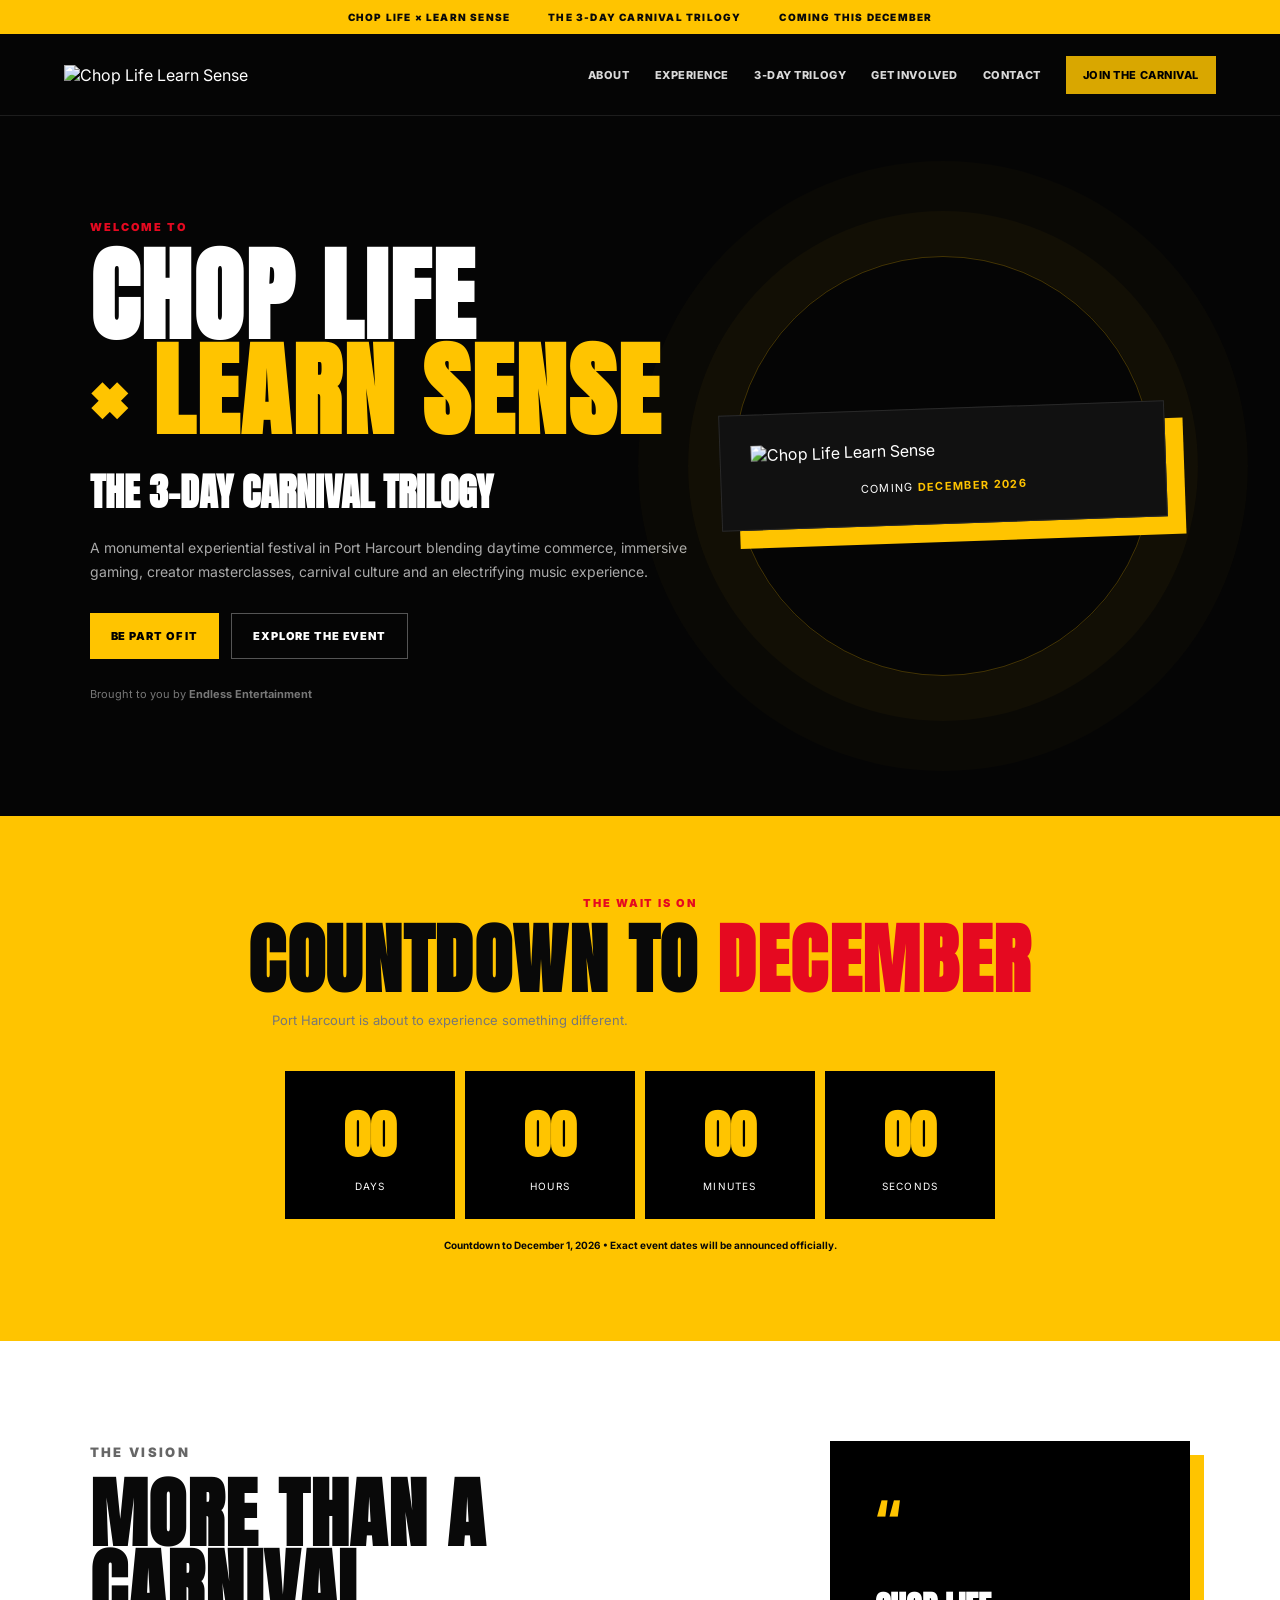
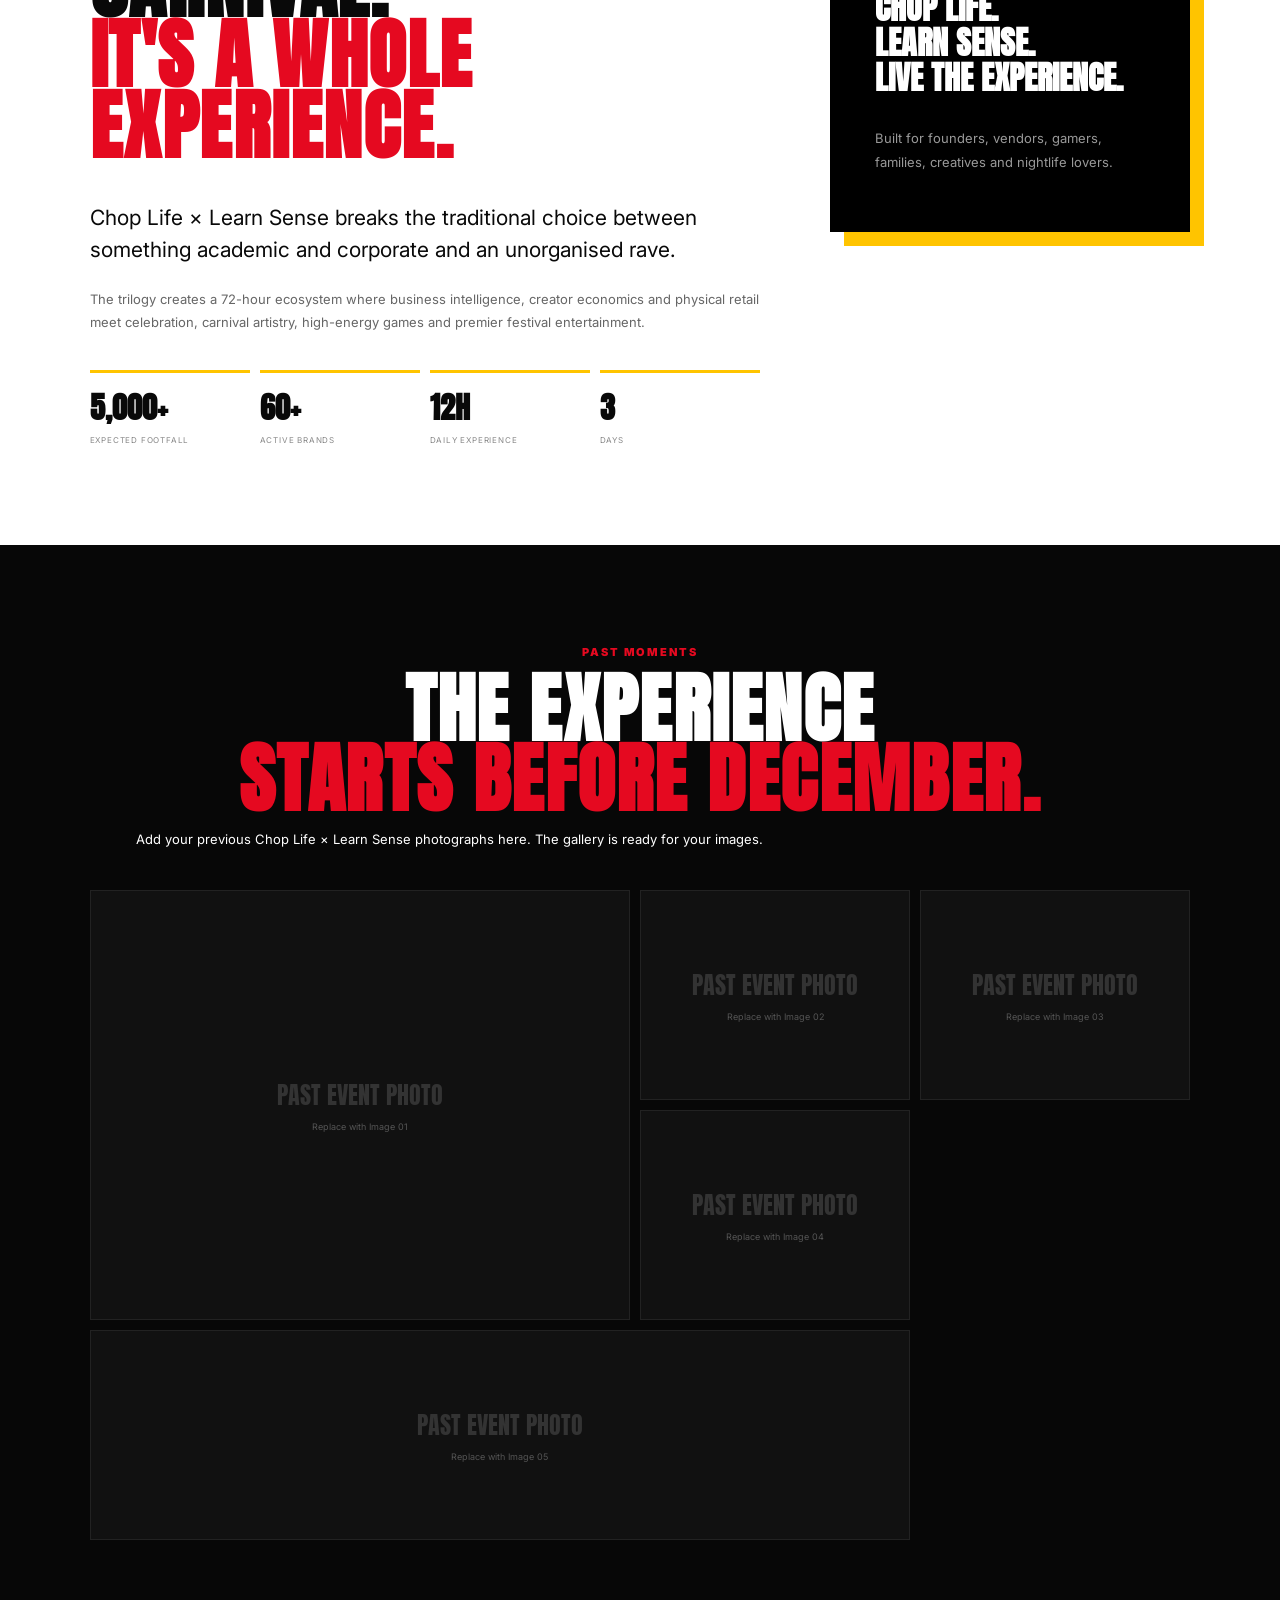
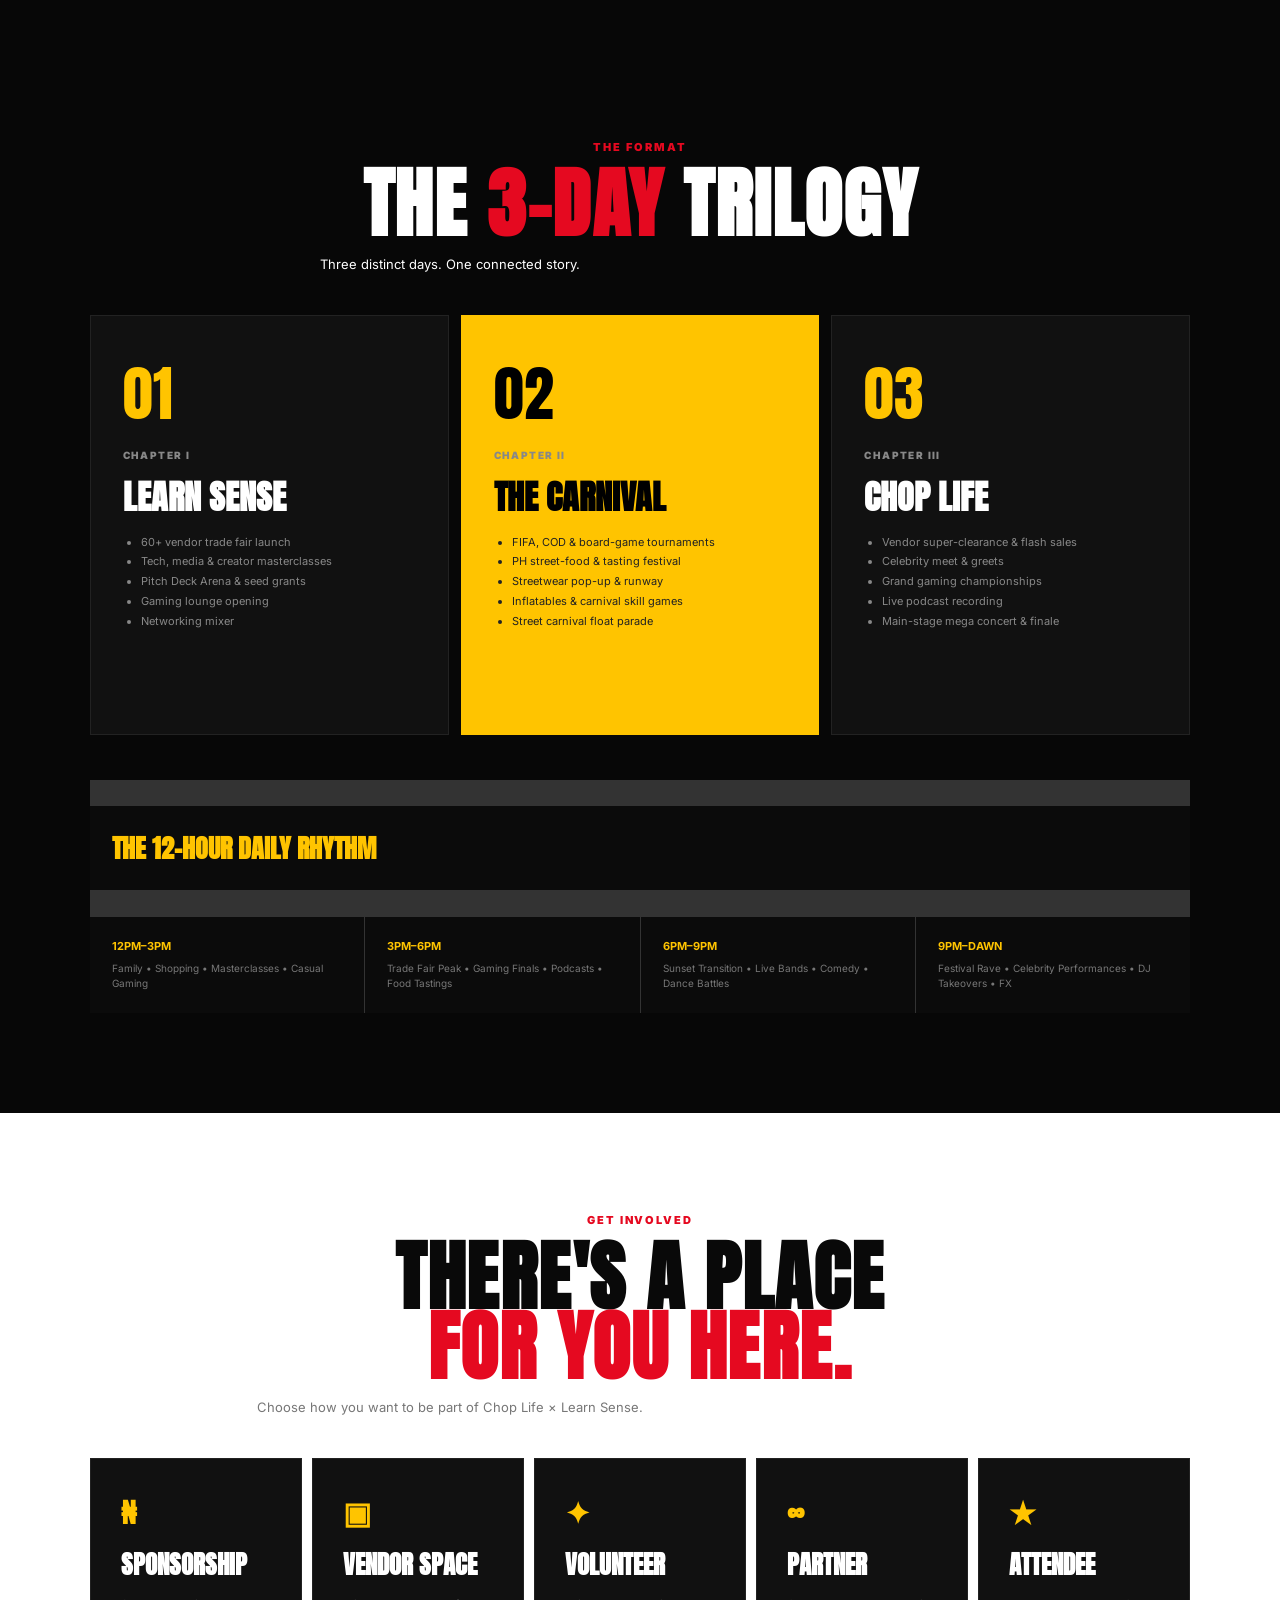
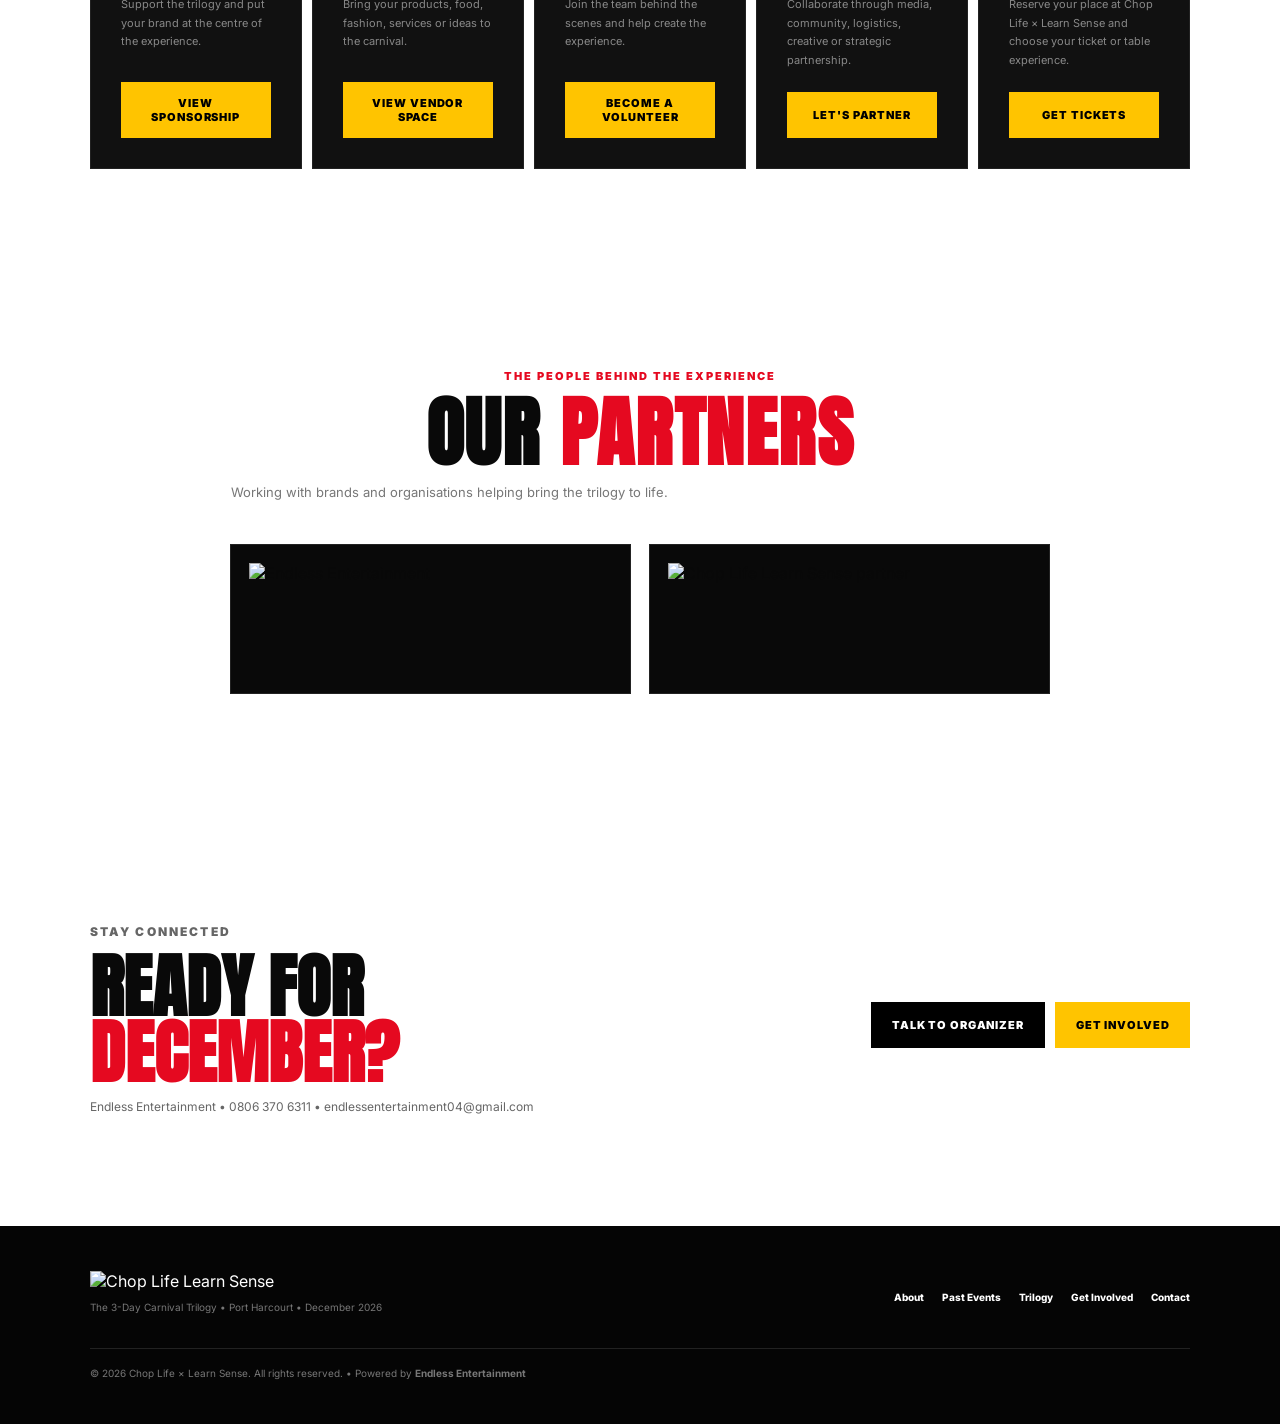
==== index.html @ 8fddb1ef "Add files via upload" ====
<!DOCTYPE html>
<html lang="en">
<head>
<meta charset="UTF-8">
<meta name="viewport" content="width=device-width, initial-scale=1.0">
<title>Chop Life × Learn Sense | The 3-Day Carnival Trilogy</title>
<meta name="description" content="Chop Life × Learn Sense — The 3-Day Carnival Trilogy. Coming this December in Port Harcourt.">
<meta name="theme-color" content="#ffc400">
<link rel="icon" type="image/png" href="assets/choplife-learn-sense-logo.png">
<link rel="stylesheet" href="styles.css">
<script src="config.js" defer></script>
<script src="script.js" defer></script>
</head>
<body>
<div class="ticker"><span>CHOP LIFE × LEARN SENSE</span><span>THE 3-DAY CARNIVAL TRILOGY</span><span>COMING THIS DECEMBER</span></div>

<header class="header" id="home">
  <a class="brand" href="#home"><img src="assets/choplife-learn-sense-logo.png" alt="Chop Life Learn Sense"></a>
  <button class="hamburger" aria-label="Open menu"><i></i><i></i><i></i></button>
  <nav>
    <a href="#about">About</a><a href="#experience">Experience</a><a href="#trilogy">3-Day Trilogy</a><a href="#participate">Get Involved</a><a href="#contact">Contact</a>
    <a class="nav-button" href="#participate">JOIN THE CARNIVAL</a>
  </nav>
</header>

<main>
<section class="hero">
  <div>
    <p class="eyebrow">WELCOME TO</p>
    <h1>CHOP LIFE<br><em>× LEARN SENSE</em></h1>
    <h2>THE 3-DAY CARNIVAL TRILOGY</h2>
    <p class="hero-lead">A monumental experiential festival in Port Harcourt blending daytime commerce, immersive gaming, creator masterclasses, carnival culture and an electrifying music experience.</p>
    <div class="actions"><a class="btn yellow" href="#participate">BE PART OF IT</a><a class="btn ghost" href="#about">EXPLORE THE EVENT</a></div>
    <p class="brought">Brought to you by <strong>Endless Entertainment</strong></p>
  </div>
  <div class="hero-visual"><div class="burst"></div><div class="logo-card"><img src="assets/choplife-learn-sense-logo.png" alt="Chop Life Learn Sense"><span>COMING <b>DECEMBER 2026</b></span></div></div>
</section>

<section class="countdown-section">
  <div class="section-title center"><p class="eyebrow">THE WAIT IS ON</p><h2>COUNTDOWN TO <span>DECEMBER</span></h2><p>Port Harcourt is about to experience something different.</p></div>
  <div class="countdown"><div><b id="days">00</b><small>Days</small></div><div><b id="hours">00</b><small>Hours</small></div><div><b id="minutes">00</b><small>Minutes</small></div><div><b id="seconds">00</b><small>Seconds</small></div></div>
  <p class="note">Countdown to December 1, 2026 • Exact event dates will be announced officially.</p>
</section>

<section class="section" id="about">
  <div class="two-col">
    <div><div class="section-title"><p class="eyebrow">THE VISION</p><h2>MORE THAN A CARNIVAL.<br><span>IT'S A WHOLE EXPERIENCE.</span></h2></div>
      <p class="lead">Chop Life × Learn Sense breaks the traditional choice between something academic and corporate and an unorganised rave.</p>
      <p>The trilogy creates a 72-hour ecosystem where business intelligence, creator economics and physical retail meet celebration, carnival artistry, high-energy games and premier festival entertainment.</p>
      <div class="stats"><div><b>5,000+</b><small>EXPECTED FOOTFALL</small></div><div><b>60+</b><small>ACTIVE BRANDS</small></div><div><b>12H</b><small>DAILY EXPERIENCE</small></div><div><b>3</b><small>DAYS</small></div></div>
    </div>
    <div class="quote"><b>“</b><h3>CHOP LIFE.<br>LEARN SENSE.<br><span>LIVE THE EXPERIENCE.</span></h3><p>Built for founders, vendors, gamers, families, creatives and nightlife lovers.</p></div>
  </div>
</section>

<section class="section dark" id="experience">
  <div class="section-title center"><p class="eyebrow">PAST MOMENTS</p><h2>THE EXPERIENCE<br><span>STARTS BEFORE DECEMBER.</span></h2><p>Add your previous Chop Life × Learn Sense photographs here. The gallery is ready for your images.</p></div>
  <div class="gallery"><div class="gallery-item large"><div class="gallery-placeholder"><span>PAST EVENT PHOTO</span><small>Replace with Image 01</small></div></div><div class="gallery-item"><div class="gallery-placeholder"><span>PAST EVENT PHOTO</span><small>Replace with Image 02</small></div></div><div class="gallery-item"><div class="gallery-placeholder"><span>PAST EVENT PHOTO</span><small>Replace with Image 03</small></div></div><div class="gallery-item"><div class="gallery-placeholder"><span>PAST EVENT PHOTO</span><small>Replace with Image 04</small></div></div><div class="gallery-item wide"><div class="gallery-placeholder"><span>PAST EVENT PHOTO</span><small>Replace with Image 05</small></div></div></div>
</section>

<section class="section dark" id="trilogy">
  <div class="section-title center"><p class="eyebrow">THE FORMAT</p><h2>THE <span>3-DAY</span> TRILOGY</h2><p>Three distinct days. One connected story.</p></div>
  <div class="day-grid">
    <article><span>01</span><p>CHAPTER I</p><h3>LEARN SENSE</h3><ul><li>60+ vendor trade fair launch</li><li>Tech, media & creator masterclasses</li><li>Pitch Deck Arena & seed grants</li><li>Gaming lounge opening</li><li>Networking mixer</li></ul></article>
    <article class="featured"><span>02</span><p>CHAPTER II</p><h3>THE CARNIVAL</h3><ul><li>FIFA, COD & board-game tournaments</li><li>PH street-food & tasting festival</li><li>Streetwear pop-up & runway</li><li>Inflatables & carnival skill games</li><li>Street carnival float parade</li></ul></article>
    <article><span>03</span><p>CHAPTER III</p><h3>CHOP LIFE</h3><ul><li>Vendor super-clearance & flash sales</li><li>Celebrity meet & greets</li><li>Grand gaming championships</li><li>Live podcast recording</li><li>Main-stage mega concert & finale</li></ul></article>
  </div>
  <div class="rhythm"><h3>THE 12-HOUR DAILY RHYTHM</h3><div><b>12PM–3PM</b><span>Family • Shopping • Masterclasses • Casual Gaming</span></div><div><b>3PM–6PM</b><span>Trade Fair Peak • Gaming Finals • Podcasts • Food Tastings</span></div><div><b>6PM–9PM</b><span>Sunset Transition • Live Bands • Comedy • Dance Battles</span></div><div><b>9PM–DAWN</b><span>Festival Rave • Celebrity Performances • DJ Takeovers • FX</span></div></div>
</section>

<section class="section" id="participate">
  <div class="section-title center"><p class="eyebrow">GET INVOLVED</p><h2>THERE'S A PLACE<br><span>FOR YOU HERE.</span></h2><p>Choose how you want to be part of Chop Life × Learn Sense.</p></div>
  <div class="involvement">
    <article class="involve-card"><b>₦</b><h3>SPONSORSHIP</h3><span>Support the trilogy and put your brand at the centre of the experience.</span><button class="btn yellow open" data-modal="sponsorModal">VIEW SPONSORSHIP</button></article>
    <article class="involve-card"><b>▣</b><h3>VENDOR SPACE</h3><span>Bring your products, food, fashion, services or ideas to the carnival.</span><button class="btn yellow open" data-modal="vendorModal">VIEW VENDOR SPACE</button></article>
    <article class="involve-card"><b>✦</b><h3>VOLUNTEER</h3><span>Join the team behind the scenes and help create the experience.</span><button class="btn yellow open" data-modal="volunteerModal">BECOME A VOLUNTEER</button></article>
    <article class="involve-card"><b>∞</b><h3>PARTNER</h3><span>Collaborate through media, community, logistics, creative or strategic partnership.</span><button class="btn yellow open" data-modal="partnerModal">LET'S PARTNER</button></article>
    <article class="involve-card"><b>★</b><h3>ATTENDEE</h3><span>Reserve your place at Chop Life × Learn Sense and choose your ticket or table experience.</span><button class="btn yellow open" data-modal="ticketModal">GET TICKETS</button></article>
  </div>
</section>

<section class="section" id="partners">
  <div class="section-title center"><p class="eyebrow">THE PEOPLE BEHIND THE EXPERIENCE</p><h2>OUR <span>PARTNERS</span></h2><p>Working with brands and organisations helping bring the trilogy to life.</p></div>
  <div class="partner-grid">
    <div class="partner-logo"><img src="assets/partners/endless-entertainment.jpg" alt="Endless Entertainment"></div>
    <div class="partner-logo"><img src="assets/partners/partner-02.png" alt="Chop Life Learn Sense partner"></div>
  </div>
</section>

<section class="section" id="contact"><div class="contact"><div><p class="eyebrow">STAY CONNECTED</p><h2>READY FOR<br><span>DECEMBER?</span></h2><p>Endless Entertainment • 0806 370 6311 • endlessentertainment04@gmail.com</p></div><div class="contact-actions"><a class="btn black" href="https://wa.me/2348063706311" target="_blank" rel="noopener">TALK TO ORGANIZER</a><a class="btn yellow" href="#participate">GET INVOLVED</a></div></div></section>
</main>

<footer><div><img src="assets/choplife-learn-sense-logo.png" alt="Chop Life Learn Sense"><p>The 3-Day Carnival Trilogy • Port Harcourt • December 2026</p></div><div><a href="#about">About</a><a href="#experience">Past Events</a><a href="#trilogy">Trilogy</a><a href="#participate">Get Involved</a><a href="#contact">Contact</a></div><small>© <span id="year"></span> Chop Life × Learn Sense. All rights reserved. • Powered by <strong>Endless Entertainment</strong></small></footer>

<!-- Sponsorship: packages are hidden until this button is clicked. -->
<div class="modal" id="sponsorModal" aria-hidden="true"><div class="modal-box"><button class="close" aria-label="Close">×</button><p class="eyebrow">SPONSORSHIP</p><h2>CHOOSE YOUR <span>SPONSORSHIP PACKAGE.</span></h2><p class="modal-intro">Select a package below to view its details. No sponsorship prices are displayed on the main website page.</p>
  <div class="choice-grid">
    <button class="choice" data-sponsor-package="Title / Headline Sponsor"><b>TITLE / HEADLINE</b><span>Exclusive naming rights and premium festival visibility.</span></button>
    <button class="choice" data-sponsor-package="Gold Partner"><b>GOLD PARTNER</b><span>High-level stage, activation and digital visibility.</span></button>
    <button class="choice" data-sponsor-package="Silver Partner"><b>SILVER PARTNER</b><span>Festival branding, passes and social visibility.</span></button>
    <button class="choice" data-sponsor-package="Category / In-Kind Partner"><b>CATEGORY / IN-KIND</b><span>Exclusive category or contribution-based partnership.</span></button>
  </div>
  <div id="sponsorDetails" class="package-details hidden"></div>
  <form name="sponsorship" method="POST" data-netlify="true" netlify-honeypot="bot-field" class="application-form hidden" id="sponsorForm"><input type="hidden" name="form-name" value="sponsorship"><input type="hidden" name="package" id="sponsor-choice"><p class="hidden"><label>Don't fill this out <input name="bot-field"></label></p><label>Name / Organisation<input name="name" required></label><label>Email<input type="email" name="email" required></label><label>Phone / WhatsApp<input name="phone" required></label><label>Message<textarea name="message" rows="4"></textarea></label><button class="btn yellow" type="submit">SUBMIT SPONSORSHIP INTEREST</button></form>
  <div id="sponsorActions" class="sponsor-next hidden"><p>WHAT WOULD YOU LIKE TO DO?</p><div><a class="btn black" href="https://wa.me/2348063706311" target="_blank" rel="noopener">TALK TO ORGANIZER DIRECTLY</a><a class="btn yellow" id="paySponsor" href="#" target="_blank" rel="noopener">PAY FOR SPONSORSHIP</a></div><small id="paymentNotice">The official payment link will be connected here.</small></div>
</div></div>

<!-- Vendor: packages are hidden until this button is clicked. -->
<div class="modal" id="vendorModal" aria-hidden="true"><div class="modal-box"><button class="close" aria-label="Close">×</button><p class="eyebrow">VENDOR SPACE</p><h2>CHOOSE YOUR <span>VENDOR SPACE.</span></h2><p class="modal-intro">Select the space that fits your brand. The vendor prices and package details only appear after entering this section.</p>
  <div class="choice-grid"><button class="choice" data-vendor-package="Standard Retail Stall"><b>STANDARD RETAIL STALL</b><span>For general retail and merchandise brands.</span></button><button class="choice" data-vendor-package="Food & Beverage Booth"><b>FOOD & BEVERAGE BOOTH</b><span>For food, drinks and culinary brands.</span></button><button class="choice" data-vendor-package="Premium Brand Pavilion"><b>PREMIUM BRAND PAVILION</b><span>For brands seeking a larger premium presence.</span></button></div>
  <div id="vendorDetails" class="package-details hidden"></div>
  <form name="vendor" method="POST" data-netlify="true" netlify-honeypot="bot-field" class="application-form hidden" id="vendorForm"><input type="hidden" name="form-name" value="vendor"><input type="hidden" name="package" id="vendor-choice"><p class="hidden"><label>Don't fill this out <input name="bot-field"></label></p><label>Business / Brand Name<input name="business" required></label><label>Full Name<input name="name" required></label><label>Email<input type="email" name="email" required></label><label>Phone / WhatsApp<input name="phone" required></label><label>What are you bringing / selling?<textarea name="offering" rows="4" required></textarea></label><label>Instagram / Social Media<input name="social"></label><button class="btn yellow" type="submit">SUBMIT VENDOR APPLICATION</button></form>
</div></div>

<div class="modal" id="volunteerModal" aria-hidden="true"><div class="modal-box"><button class="close" aria-label="Close">×</button><p class="eyebrow">VOLUNTEER</p><h2>JOIN THE <span>TEAM.</span></h2><p class="modal-intro">Submit your details and the organising team can contact you about available roles.</p><form name="volunteer" method="POST" data-netlify="true" netlify-honeypot="bot-field" class="application-form"><input type="hidden" name="form-name" value="volunteer"><p class="hidden"><label>Don't fill this out <input name="bot-field"></label></p><label>Full Name<input name="name" required></label><label>Email<input type="email" name="email" required></label><label>Phone / WhatsApp<input name="phone" required></label><label>Preferred Area<select name="area"><option>Guest Services</option><option>Operations</option><option>Media / Content</option><option>Gaming</option><option>Vendor / Exhibition</option><option>Carnival / Entertainment</option><option>Other</option></select></label><label>Skills / Experience<textarea name="skills" rows="4"></textarea></label><button class="btn yellow" type="submit">SUBMIT VOLUNTEER DETAILS</button></form></div></div>

<div class="modal" id="partnerModal" aria-hidden="true"><div class="modal-box"><button class="close" aria-label="Close">×</button><p class="eyebrow">PARTNERSHIP</p><h2>LET'S <span>PARTNER.</span></h2><p class="modal-intro">Tell us how your organisation would like to collaborate with Chop Life × Learn Sense.</p><form name="partnership" method="POST" data-netlify="true" netlify-honeypot="bot-field" class="application-form"><input type="hidden" name="form-name" value="partnership"><p class="hidden"><label>Don't fill this out <input name="bot-field"></label></p><label>Organisation / Name<input name="organisation" required></label><label>Email<input type="email" name="email" required></label><label>Phone / WhatsApp<input name="phone" required></label><label>Partnership Type<select name="type"><option>Strategic</option><option>Media</option><option>Community</option><option>Creative</option><option>Logistics</option><option>In-Kind</option><option>Other</option></select></label><label>Proposal<textarea name="proposal" rows="5" required></textarea></label><button class="btn yellow" type="submit">SUBMIT PARTNERSHIP INTEREST</button></form></div></div>

<!-- Tickets / Attendee: ticket choices are hidden until the attendee clicks GET TICKETS. -->
<div class="modal" id="ticketModal" aria-hidden="true"><div class="modal-box"><button class="close" aria-label="Close">×</button><p class="eyebrow">ATTENDEE / TICKETS</p><h2>CHOOSE YOUR <span>TICKET EXPERIENCE.</span></h2><p class="modal-intro">Select your ticket or table option below. The price and details appear only after you choose an option.</p>
  <div class="choice-grid">
    <button class="choice" data-ticket-package="Regular"><b>REGULAR</b><span>General attendee access.</span></button>
    <button class="choice" data-ticket-package="Silver Table"><b>SILVER TABLE</b><span>Premium table experience for your group.</span></button>
    <button class="choice" data-ticket-package="Gold Table"><b>GOLD TABLE</b><span>Enhanced table experience for your group.</span></button>
    <button class="choice" data-ticket-package="Diamond Table"><b>DIAMOND TABLE</b><span>Premium top-tier table experience.</span></button>
  </div>
  <div id="ticketDetails" class="package-details hidden"></div>
  <form name="attendee" method="POST" data-netlify="true" netlify-honeypot="bot-field" class="application-form hidden" id="ticketForm"><input type="hidden" name="form-name" value="attendee"><input type="hidden" name="ticket_type" id="ticket-choice"><p class="hidden"><label>Don't fill this out <input name="bot-field"></label></p><label>Full Name<input name="name" required></label><label>Email<input type="email" name="email" required></label><label>Phone / WhatsApp<input name="phone" required></label><label>Number of Tickets / Seats<input type="number" name="quantity" min="1" value="1" required></label><label>Special Request / Note<textarea name="note" rows="4"></textarea></label><button class="btn yellow" type="submit">RESERVE MY TICKET</button></form>
  <div id="ticketActions" class="sponsor-next hidden"><p>PAYMENT</p><div><a class="btn yellow" id="payTicket" href="#" target="_blank" rel="noopener">PAY FOR SELECTED TICKET</a><a class="btn black" href="https://wa.me/2348063706311" target="_blank" rel="noopener">TALK TO ORGANIZER</a></div><small id="ticketPaymentNotice">The official ticket payment link will be connected here.</small></div>
</div></div>

</body></html>
---- styles.css ----
@import url('https://fonts.googleapis.com/css2?family=Anton&family=Inter:wght@400;500;600;700;800;900&display=swap');
:root{--black:#050505;--yellow:#ffc400;--red:#e50920;--white:#fff;--gray:#777;--line:#242424;--max:1180px}*{box-sizing:border-box}html{scroll-behavior:smooth}body{margin:0;font-family:Inter,Arial,sans-serif;background:#fff;color:#090909}body.modal-open{overflow:hidden}a{text-decoration:none;color:inherit}button{font:inherit;cursor:pointer;border:0}.ticker{height:34px;background:var(--yellow);display:flex;align-items:center;justify-content:center;gap:38px;font-size:10px;font-weight:900;letter-spacing:.12em}.header{height:82px;background:#050505;color:#fff;display:flex;align-items:center;justify-content:space-between;padding:0 5vw;position:sticky;top:0;z-index:20;border-bottom:1px solid #1d1d1d}.brand img{width:145px;height:55px;object-fit:contain}.header nav{display:flex;gap:25px;align-items:center;font-size:11px;font-weight:800;text-transform:uppercase;letter-spacing:.05em}.header nav a{opacity:.85}.header nav a:hover{color:var(--yellow);opacity:1}.nav-button{padding:12px 17px;background:var(--yellow);color:#000!important}.hamburger{display:none;background:none}.hamburger i{display:block;width:25px;height:2px;background:#fff;margin:5px}.hero{min-height:700px;background:var(--black);color:#fff;display:grid;grid-template-columns:1.1fr .9fr;align-items:center;padding:80px 7vw;overflow:hidden}.eyebrow{color:var(--red);font-size:11px;font-weight:900;letter-spacing:.18em;margin:0 0 15px}.hero h1,.section-title h2{font-family:Anton,Impact,sans-serif;line-height:.92;letter-spacing:.02em;margin:0;font-size:clamp(60px,8vw,120px)}.hero h1 em{font-style:normal;color:var(--yellow)}.hero h2{font-family:Anton,Impact,sans-serif;color:#fff;font-size:clamp(22px,3vw,42px);margin:25px 0 15px}.hero-lead{max-width:700px;color:#aaa;line-height:1.75;font-size:14px}.actions{display:flex;gap:12px;margin-top:28px;flex-wrap:wrap}.btn{display:inline-flex;align-items:center;justify-content:center;padding:14px 21px;font-size:11px;font-weight:900;text-transform:uppercase;letter-spacing:.08em;min-height:46px}.yellow{background:var(--yellow);color:#000}.ghost{border:1px solid #555;color:#fff;background:transparent}.black{background:#000;color:#fff}.red{background:var(--red);color:#fff}.brought{font-size:11px;color:#777;margin-top:28px}.hero-visual{display:grid;place-items:center;position:relative;min-height:450px}.burst{position:absolute;width:420px;height:420px;border:1px solid rgba(255,196,0,.25);border-radius:50%;box-shadow:0 0 0 45px rgba(255,196,0,.03),0 0 0 95px rgba(255,196,0,.02)}.logo-card{position:relative;width:min(460px,90%);padding:30px;background:#111;border:1px solid #292929;box-shadow:18px 18px 0 var(--yellow);transform:rotate(-2deg)}.logo-card img{width:100%;display:block}.logo-card span{display:block;text-align:center;color:#fff;font-size:11px;letter-spacing:.12em;margin-top:20px}.logo-card span b{color:var(--yellow)}.countdown-section{padding:80px 7vw;background:var(--yellow);text-align:center}.section-title{max-width:var(--max);margin:0 auto 40px}.section-title h2{font-size:clamp(45px,6vw,82px)}.section-title h2 span{color:var(--red)}.section-title p:not(.eyebrow){max-width:720px;color:#777;line-height:1.7;font-size:13px}.center{text-align:center;margin-left:auto;margin-right:auto}.countdown{display:grid;grid-template-columns:repeat(4,minmax(100px,170px));justify-content:center;gap:10px}.countdown>div{background:#000;color:#fff;padding:25px 10px}.countdown b{font-family:Anton,Impact,sans-serif;font-size:52px;color:var(--yellow);display:block}.countdown small{font-size:10px;text-transform:uppercase;letter-spacing:.12em}.note{font-size:10px;font-weight:700;margin-top:20px}.section{padding:100px 7vw}.two-col{max-width:var(--max);margin:auto;display:grid;grid-template-columns:1.3fr .7fr;gap:70px}.lead{font-size:21px;line-height:1.55}.two-col p:not(.lead){color:#666;line-height:1.8;font-size:13px}.quote{background:#000;color:#fff;padding:45px;align-self:start;box-shadow:14px 14px 0 var(--yellow)}.quote>b{color:var(--yellow);font-size:60px}.quote h3{font-family:Anton,Impact,sans-serif;font-size:32px;line-height:1.1}.quote p{color:#999!important}.stats{display:grid;grid-template-columns:repeat(4,1fr);gap:10px;margin-top:35px}.stats div{border-top:3px solid var(--yellow);padding-top:12px}.stats b{font-family:Anton,Impact,sans-serif;font-size:30px}.stats small{display:block;font-size:8px;color:#888;letter-spacing:.1em;margin-top:5px}.dark{background:#070707;color:#fff}.dark .section-title p:not(.eyebrow),.dark .section-title h2{color:#fff}.day-grid{max-width:var(--max);margin:auto;display:grid;grid-template-columns:repeat(3,1fr);gap:12px}.day-grid article{padding:32px;background:#111;border:1px solid #222;min-height:420px}.day-grid article.featured{background:var(--yellow);color:#000;border-color:var(--yellow)}.day-grid article>span{font-family:Anton,Impact,sans-serif;font-size:60px;color:var(--yellow)}.day-grid article.featured>span{color:#000}.day-grid p{font-size:10px;font-weight:900;letter-spacing:.14em;color:#888}.day-grid h3{font-family:Anton,Impact,sans-serif;font-size:34px;margin:10px 0}.day-grid ul{padding-left:18px;color:#888;font-size:11px;line-height:1.8}.featured ul{color:#222}.rhythm{max-width:var(--max);margin:45px auto 0;display:grid;grid-template-columns:repeat(4,1fr);gap:1px;background:#333}.rhythm>*{padding:22px;background:#0b0b0b}.rhythm h3{grid-column:1/-1;color:var(--yellow);font-family:Anton,Impact,sans-serif;font-size:26px}.rhythm b{color:var(--yellow);display:block;font-size:11px}.rhythm span{display:block;color:#777;font-size:10px;margin-top:8px;line-height:1.5}.gallery{max-width:var(--max);margin:auto;display:grid;grid-template-columns:2fr 1fr 1fr;grid-auto-rows:210px;gap:10px}.gallery-item.large{grid-row:span 2}.gallery-item.wide{grid-column:span 2}.gallery-placeholder{height:100%;background:#111;border:1px solid #222;display:flex;align-items:center;justify-content:center;flex-direction:column;color:#555}.gallery-placeholder span{font-family:Anton,Impact,sans-serif;font-size:24px;color:#333}.gallery-placeholder small{font-size:9px;margin-top:8px}.involvement{max-width:var(--max);margin:auto;display:grid;grid-template-columns:repeat(5,1fr);gap:10px}.involve-card{background:#111;border:1px solid #222;color:#fff;text-align:left;padding:30px;min-height:270px;display:flex;flex-direction:column}.involve-card:hover{border-color:var(--yellow);transform:translateY(-3px)}.involve-card b{font-family:Anton,Impact,sans-serif;font-size:30px;color:var(--yellow);display:block}.involve-card h3{font-family:Anton,Impact,sans-serif;font-size:25px;margin:12px 0}.involve-card span{display:block;color:#888;font-size:11px;line-height:1.7;margin-bottom:22px}.involve-card .btn{margin-top:auto}.partner-grid{max-width:820px;margin:30px auto;display:grid;grid-template-columns:repeat(2,minmax(220px,1fr));gap:18px;align-items:stretch}.partner-logo{height:150px;display:grid;place-items:center;background:#090909;border:1px solid #222;padding:18px;overflow:hidden}.partner-logo img{width:100%;height:100%;object-fit:contain;display:block}.partner-logo:hover{border-color:var(--yellow);transform:translateY(-3px);transition:.2s ease}.contact{display:flex;justify-content:space-between;gap:30px;align-items:center}.contact h2{font-family:Anton,Impact,sans-serif;font-size:70px;line-height:.95;margin:0}.contact h2 span{color:var(--red)}.contact p{color:#666;font-size:12px}.contact-actions{display:flex;gap:10px;flex-wrap:wrap}footer{background:#050505;color:#fff;padding:45px 7vw;display:grid;grid-template-columns:1fr 1fr;gap:25px;align-items:center}footer img{width:130px;height:50px;object-fit:contain}footer p,footer small{color:#777;font-size:10px}footer>div:nth-child(2){display:flex;justify-content:flex-end;gap:18px;font-size:10px;font-weight:800}footer>small{grid-column:1/-1;border-top:1px solid #222;padding-top:18px}.modal{position:fixed;inset:0;background:rgba(0,0,0,.84);display:none;align-items:center;justify-content:center;padding:20px;z-index:50}.modal.active{display:flex}.modal-box{background:#fff;color:#000;width:min(760px,100%);max-height:92vh;overflow:auto;padding:35px;position:relative}.modal-box h2{font-family:Anton,Impact,sans-serif;font-size:45px;line-height:1;margin:0 0 14px}.modal-box h2 span{color:var(--red)}.modal-intro{font-size:12px;color:#777;line-height:1.7;margin-bottom:22px}.close{position:absolute;right:15px;top:10px;background:none;font-size:34px}.choice-grid{display:grid;grid-template-columns:1fr 1fr;gap:10px}.choice{background:#0b0b0b;color:#fff;text-align:left;padding:22px;border:1px solid #222;min-height:120px}.choice:hover,.choice.selected{background:var(--yellow);color:#000;border-color:var(--yellow)}.choice b{display:block;font-family:Anton,Impact,sans-serif;font-size:21px}.choice span{display:block;font-size:10px;line-height:1.6;color:#888;margin-top:8px}.choice:hover span,.choice.selected span{color:#222}.package-details{margin-top:18px;padding:22px;background:#f5f5f3;border-left:4px solid var(--yellow)}.package-details h3{font-family:Anton,Impact,sans-serif;font-size:27px;margin:0 0 10px}.package-details .price{font-family:Anton,Impact,sans-serif;font-size:34px;color:var(--red)}.package-details p,.package-details li{font-size:11px;line-height:1.7;color:#666}.application-form{display:grid;gap:13px;margin-top:20px;border-top:1px solid #ddd;padding-top:20px}.application-form label{font-size:10px;font-weight:900;text-transform:uppercase;letter-spacing:.06em}.application-form input,.application-form select,.application-form textarea{width:100%;margin-top:7px;border:1px solid #ddd;padding:13px;font:inherit;font-size:12px}.application-form textarea{resize:vertical}.hidden{display:none!important}.sponsor-next{border-top:1px solid #ddd;margin-top:25px;padding-top:20px}.sponsor-next p{font-size:10px;font-weight:900}.sponsor-next>div{display:flex;gap:8px;flex-wrap:wrap}.sponsor-next small{display:block;color:#888;margin-top:10px;font-size:9px}.thanks{min-height:100vh;background:#050505;color:#fff;display:grid;place-items:center;text-align:center;padding:30px}.thanks main{max-width:650px}.thanks img{width:250px;max-width:80%;margin-bottom:30px}.thanks h1{font-family:Anton,Impact,sans-serif;font-size:80px}.thanks main>p:not(.eyebrow){color:#888;line-height:1.7;font-size:13px;margin-bottom:25px}
@media(max-width:950px){.header nav{display:none}.header nav.open{display:flex;position:absolute;top:82px;left:0;right:0;background:#050505;flex-direction:column;padding:25px}.hamburger{display:block}.hero{grid-template-columns:1fr;padding-top:60px}.hero-visual{margin-top:30px}.two-col{grid-template-columns:1fr}.day-grid{grid-template-columns:1fr 1fr}.partner-grid{grid-template-columns:repeat(2,minmax(220px,1fr))}.involvement{grid-template-columns:repeat(2,1fr)}.rhythm{grid-template-columns:1fr 1fr}.stats{grid-template-columns:1fr 1fr}.contact{display:block}.contact-actions{margin-top:25px}.ticker{gap:15px;font-size:8px}}
@media(max-width:600px){.ticker span:nth-child(2){display:none}.hero{padding:55px 6vw}.section,.countdown-section{padding:70px 6vw}.hero h1{font-size:62px}.day-grid,.involvement,.choice-grid{grid-template-columns:1fr}.gallery{grid-template-columns:1fr;grid-auto-rows:220px}.gallery-item.large,.gallery-item.wide{grid-row:auto;grid-column:auto}.countdown{grid-template-columns:repeat(2,1fr)}.partner-grid{grid-template-columns:repeat(2,1fr)}.rhythm{grid-template-columns:1fr}.contact h2{font-size:55px}footer{grid-template-columns:1fr}footer>div:nth-child(2){justify-content:flex-start;flex-wrap:wrap}.modal-box{padding:28px 20px}.modal-box h2{font-size:38px}}
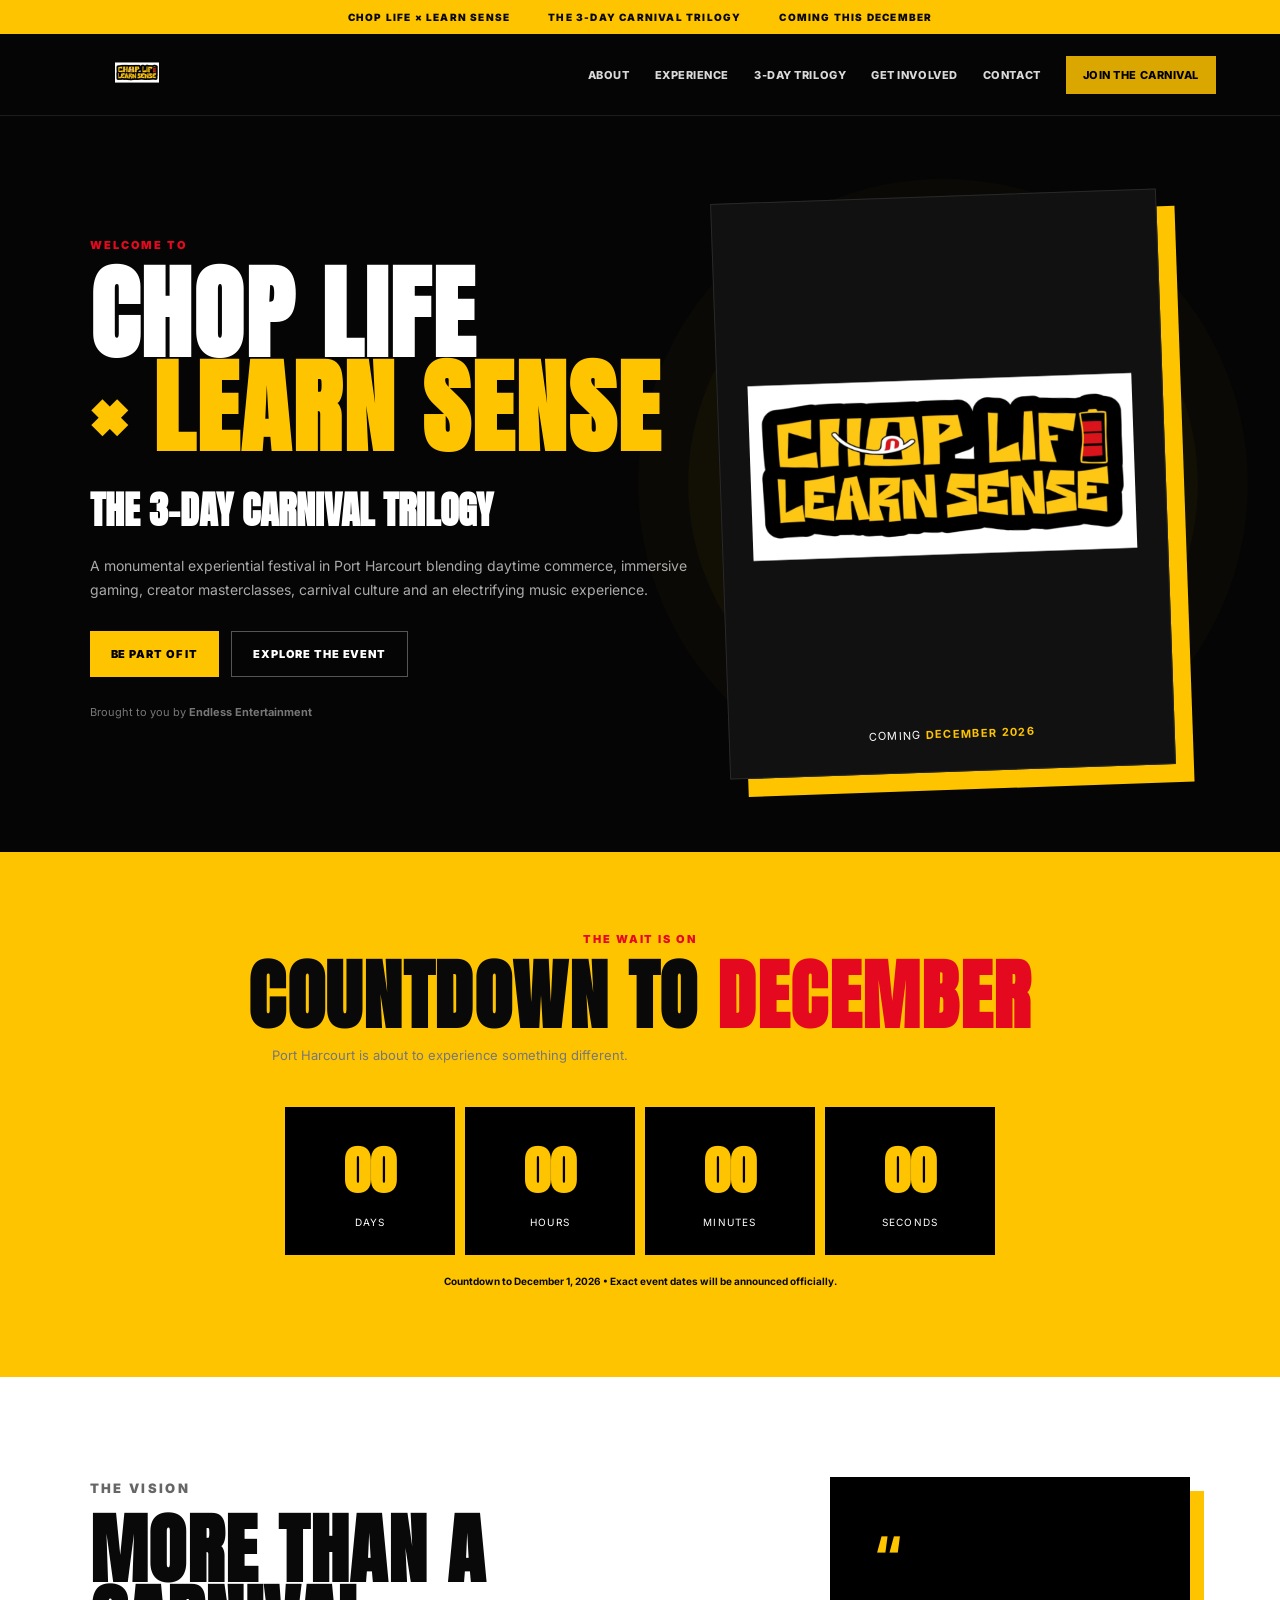
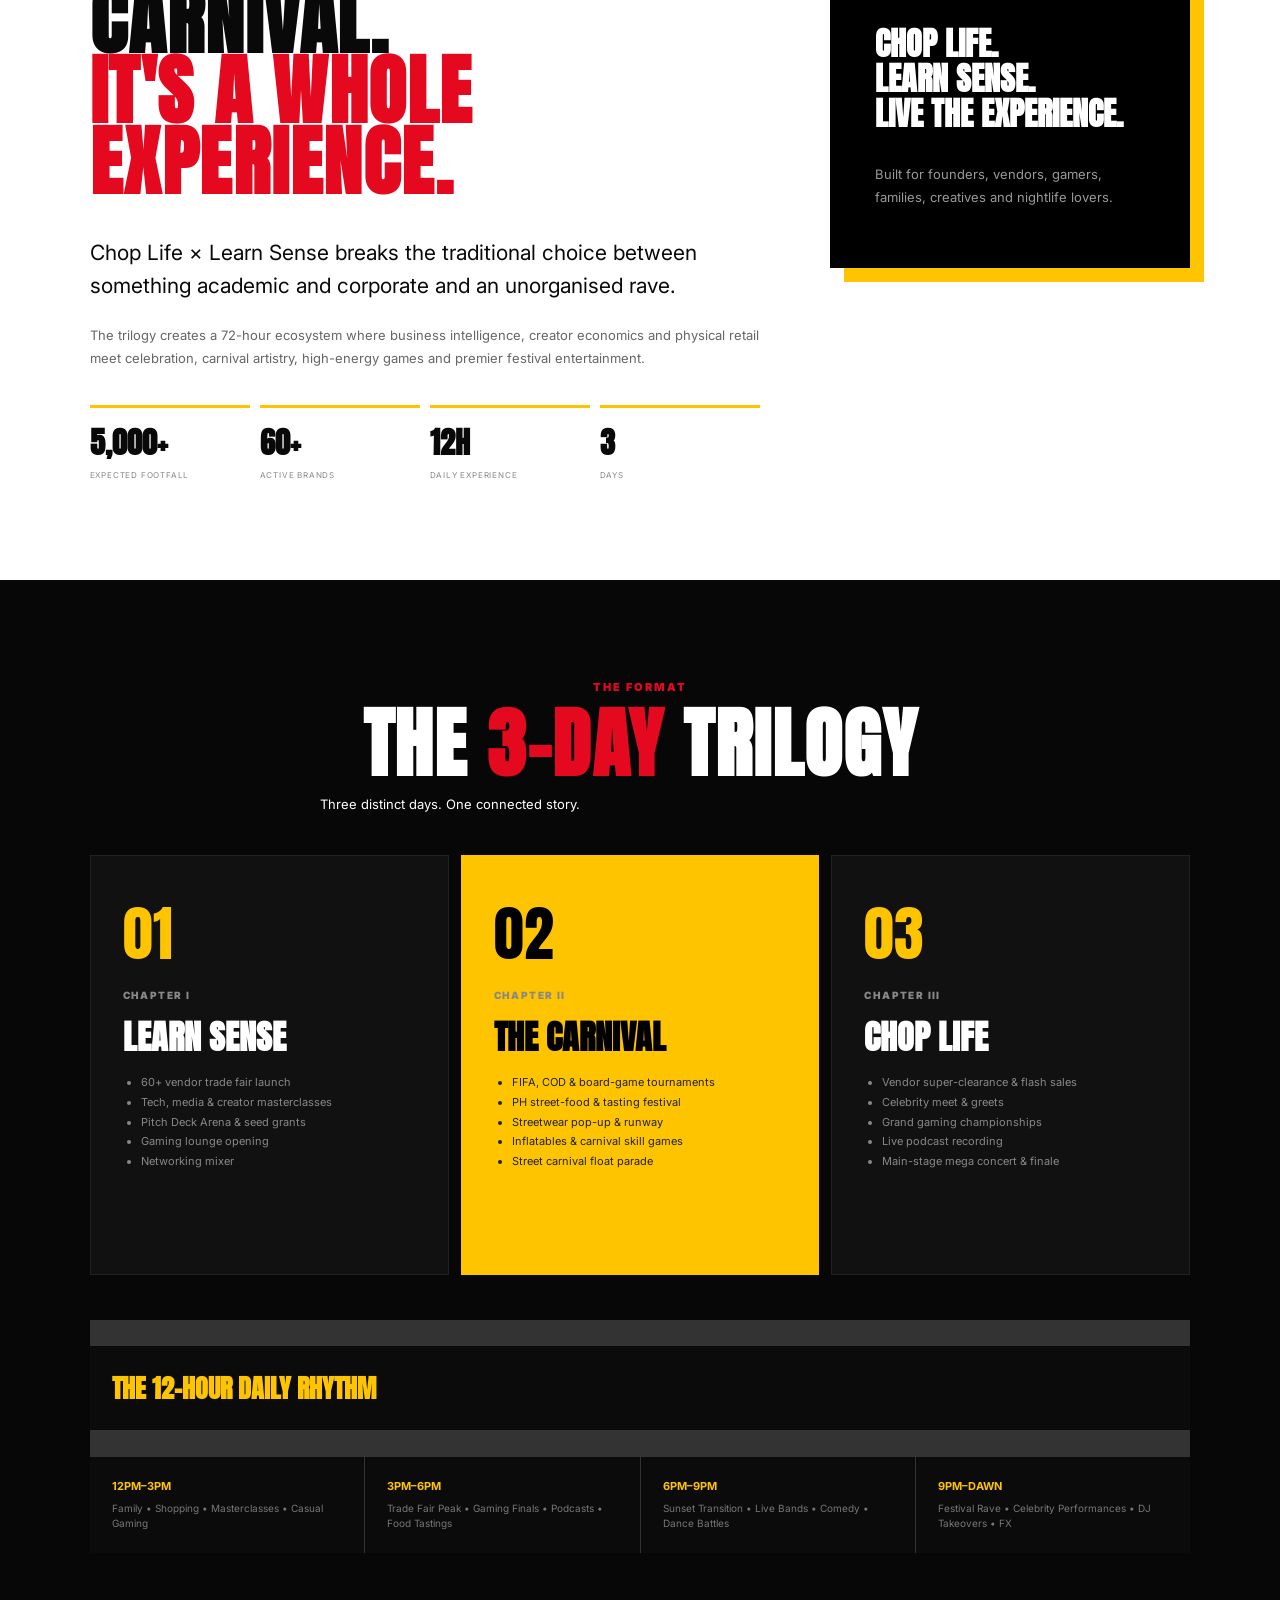
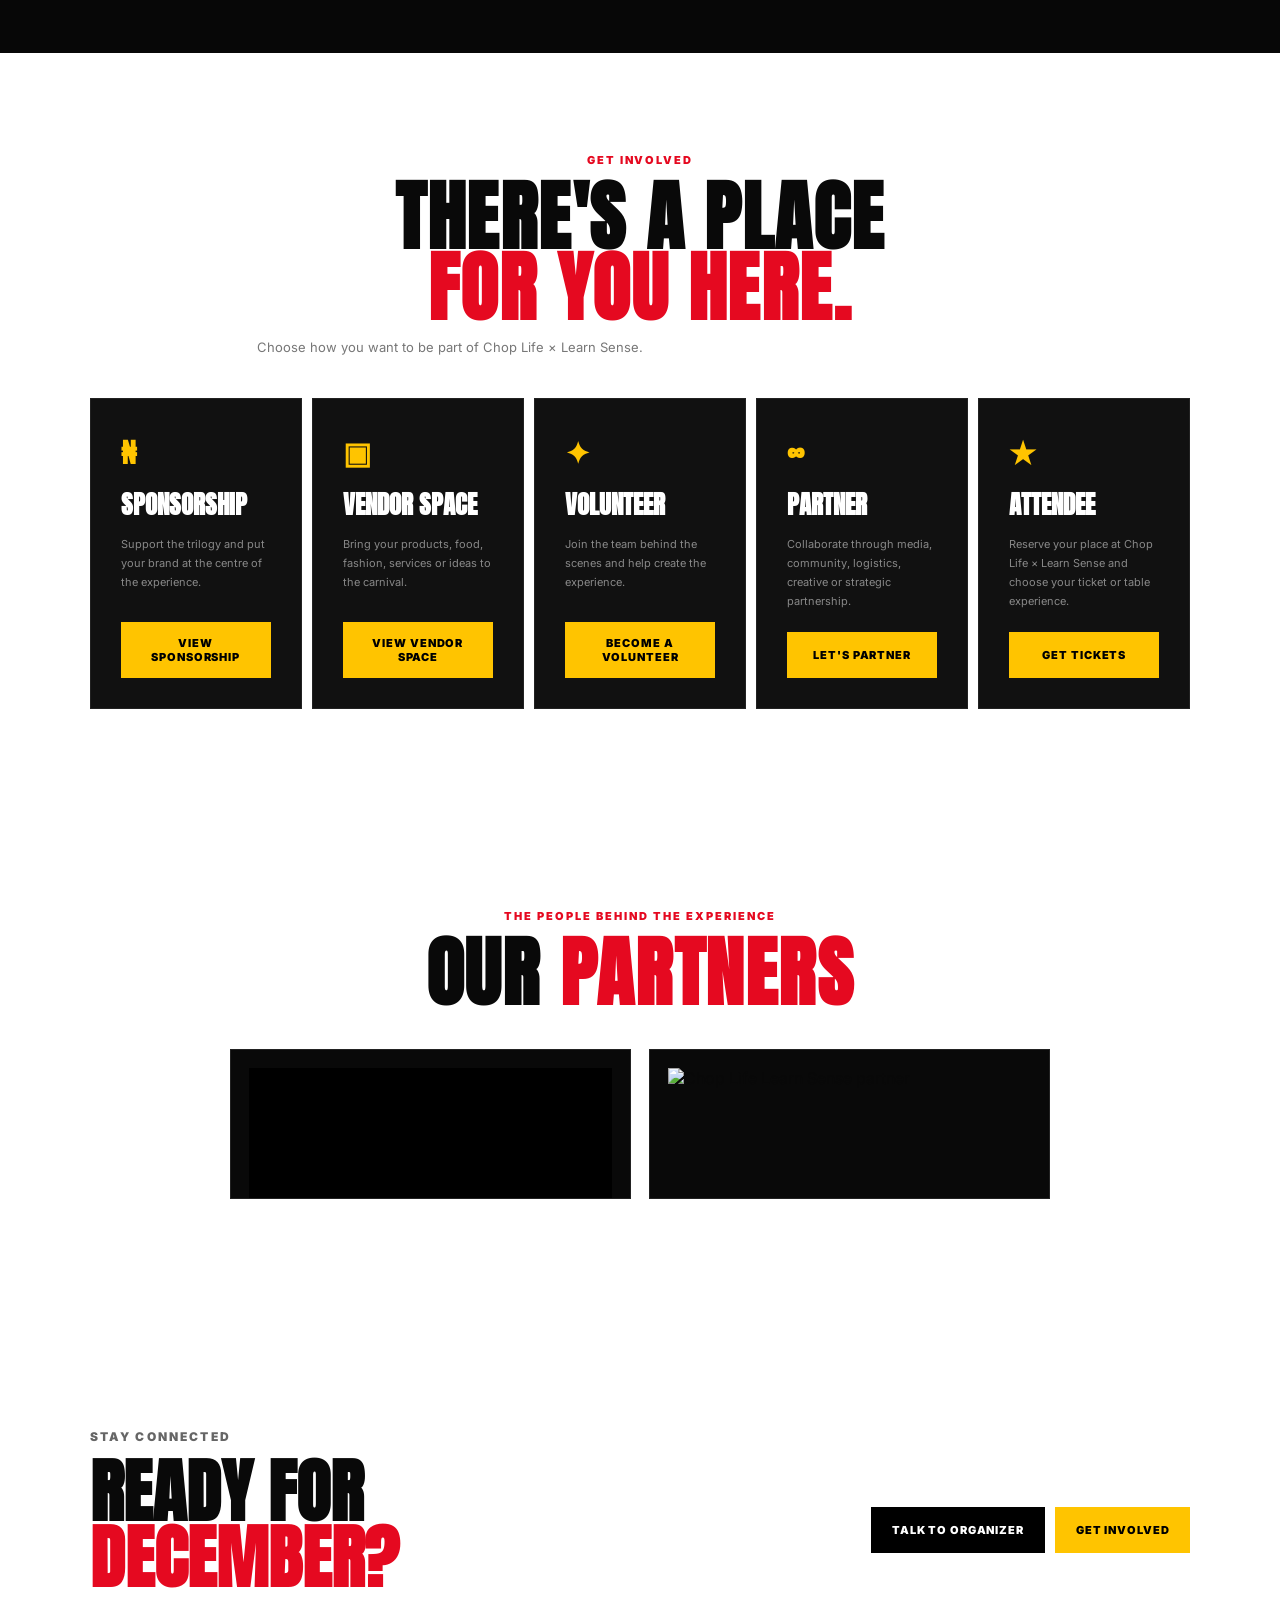
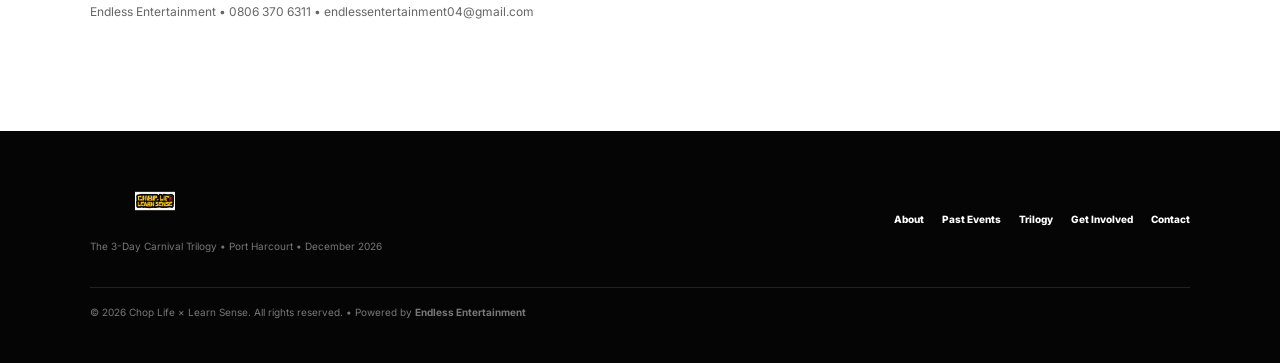
==== commit 96f28279: "Add files via upload" ====
--- a/index.html
+++ b/index.html
@@ -53,10 +53,8 @@
   </div>
 </section>
 
-<section class="section dark" id="experience">
-  <div class="section-title center"><p class="eyebrow">PAST MOMENTS</p><h2>THE EXPERIENCE<br><span>STARTS BEFORE DECEMBER.</span></h2><p>Add your previous Chop Life × Learn Sense photographs here. The gallery is ready for your images.</p></div>
-  <div class="gallery"><div class="gallery-item large"><div class="gallery-placeholder"><span>PAST EVENT PHOTO</span><small>Replace with Image 01</small></div></div><div class="gallery-item"><div class="gallery-placeholder"><span>PAST EVENT PHOTO</span><small>Replace with Image 02</small></div></div><div class="gallery-item"><div class="gallery-placeholder"><span>PAST EVENT PHOTO</span><small>Replace with Image 03</small></div></div><div class="gallery-item"><div class="gallery-placeholder"><span>PAST EVENT PHOTO</span><small>Replace with Image 04</small></div></div><div class="gallery-item wide"><div class="gallery-placeholder"><span>PAST EVENT PHOTO</span><small>Replace with Image 05</small></div></div></div>
-</section>
+
+</div>
 
 <section class="section dark" id="trilogy">
   <div class="section-title center"><p class="eyebrow">THE FORMAT</p><h2>THE <span>3-DAY</span> TRILOGY</h2><p>Three distinct days. One connected story.</p></div>
@@ -80,10 +78,10 @@
 </section>
 
 <section class="section" id="partners">
-  <div class="section-title center"><p class="eyebrow">THE PEOPLE BEHIND THE EXPERIENCE</p><h2>OUR <span>PARTNERS</span></h2><p>Working with brands and organisations helping bring the trilogy to life.</p></div>
+  <div class="section-title center"><p class="eyebrow">THE PEOPLE BEHIND THE EXPERIENCE</p><h2>OUR <span>PARTNERS</span></h2></div>
   <div class="partner-grid">
     <div class="partner-logo"><img src="assets/partners/endless-entertainment.jpg" alt="Endless Entertainment"></div>
-    <div class="partner-logo"><img src="assets/partners/partner-02.png" alt="Chop Life Learn Sense partner"></div>
+    <div class="partner-logo"><img src="assets/partners/blakmixed.png" alt="Chop Life Learn Sense partner"></div>
   </div>
 </section>
 
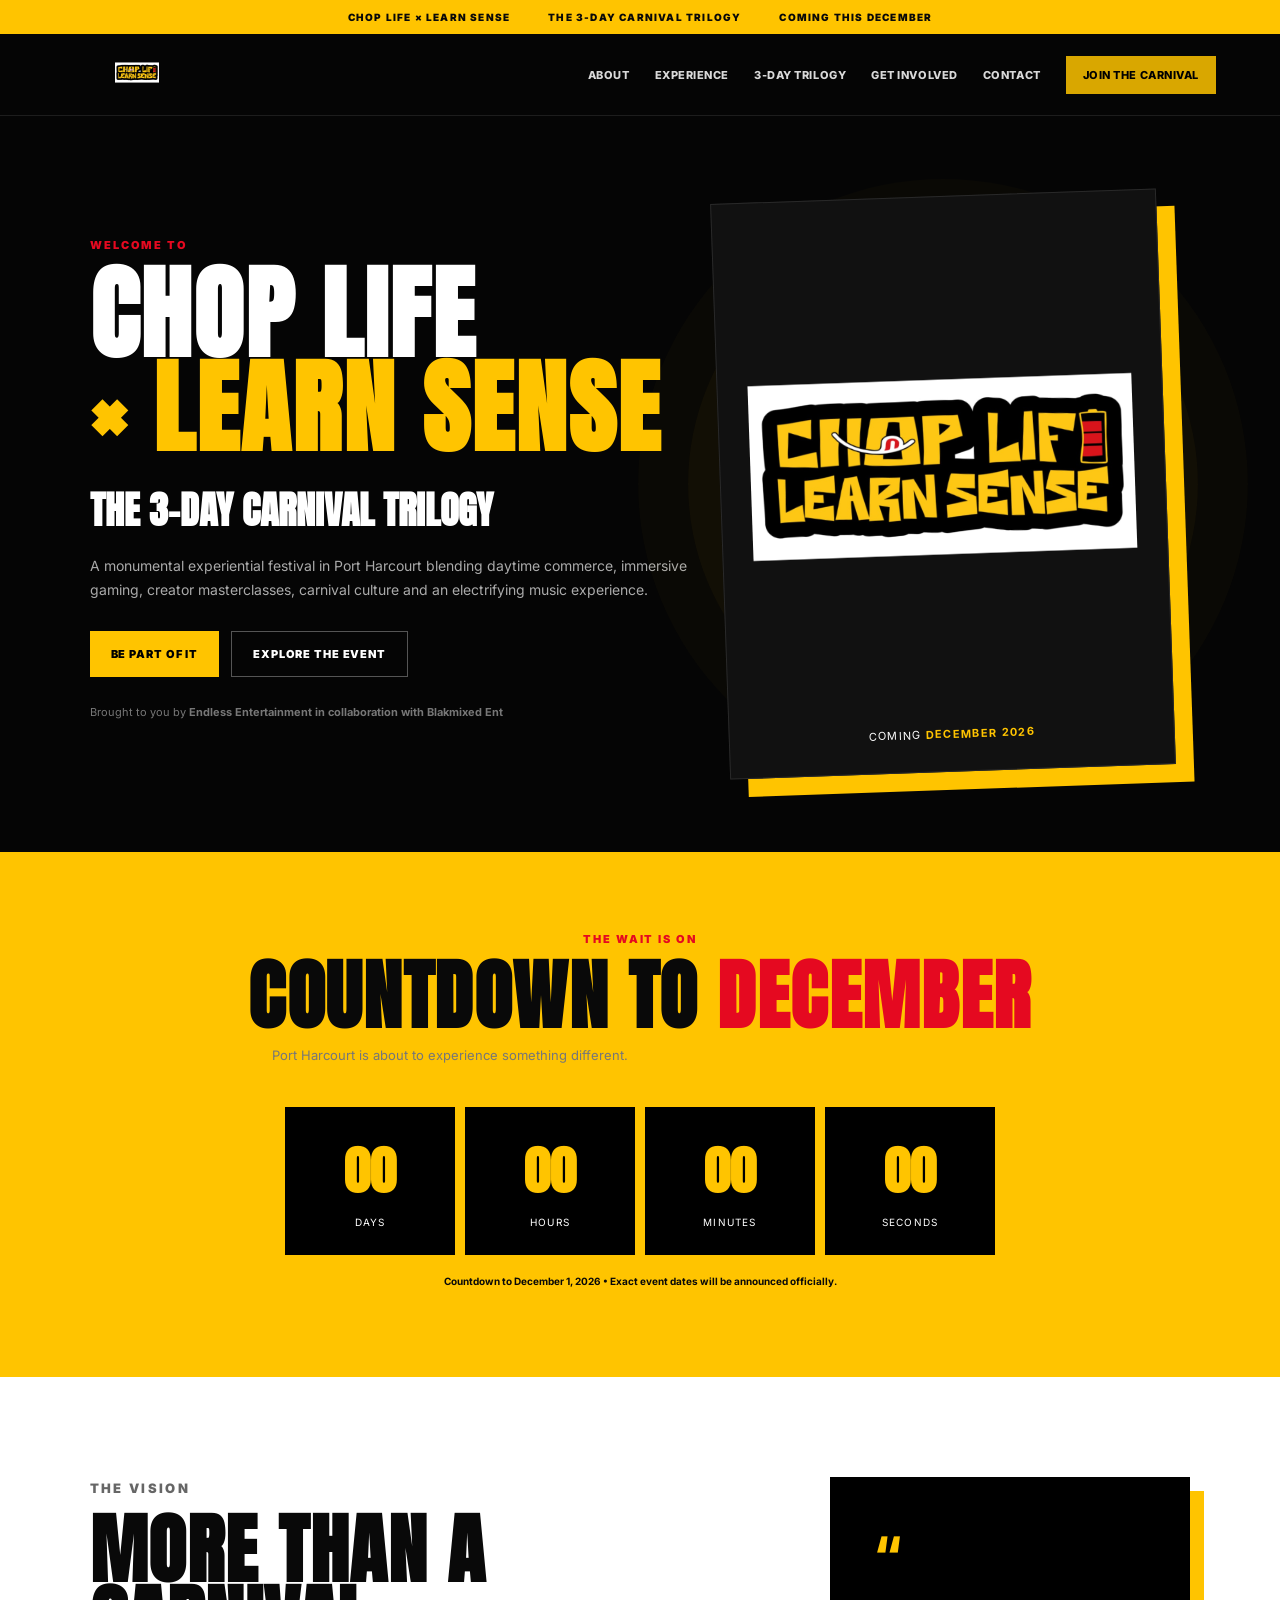
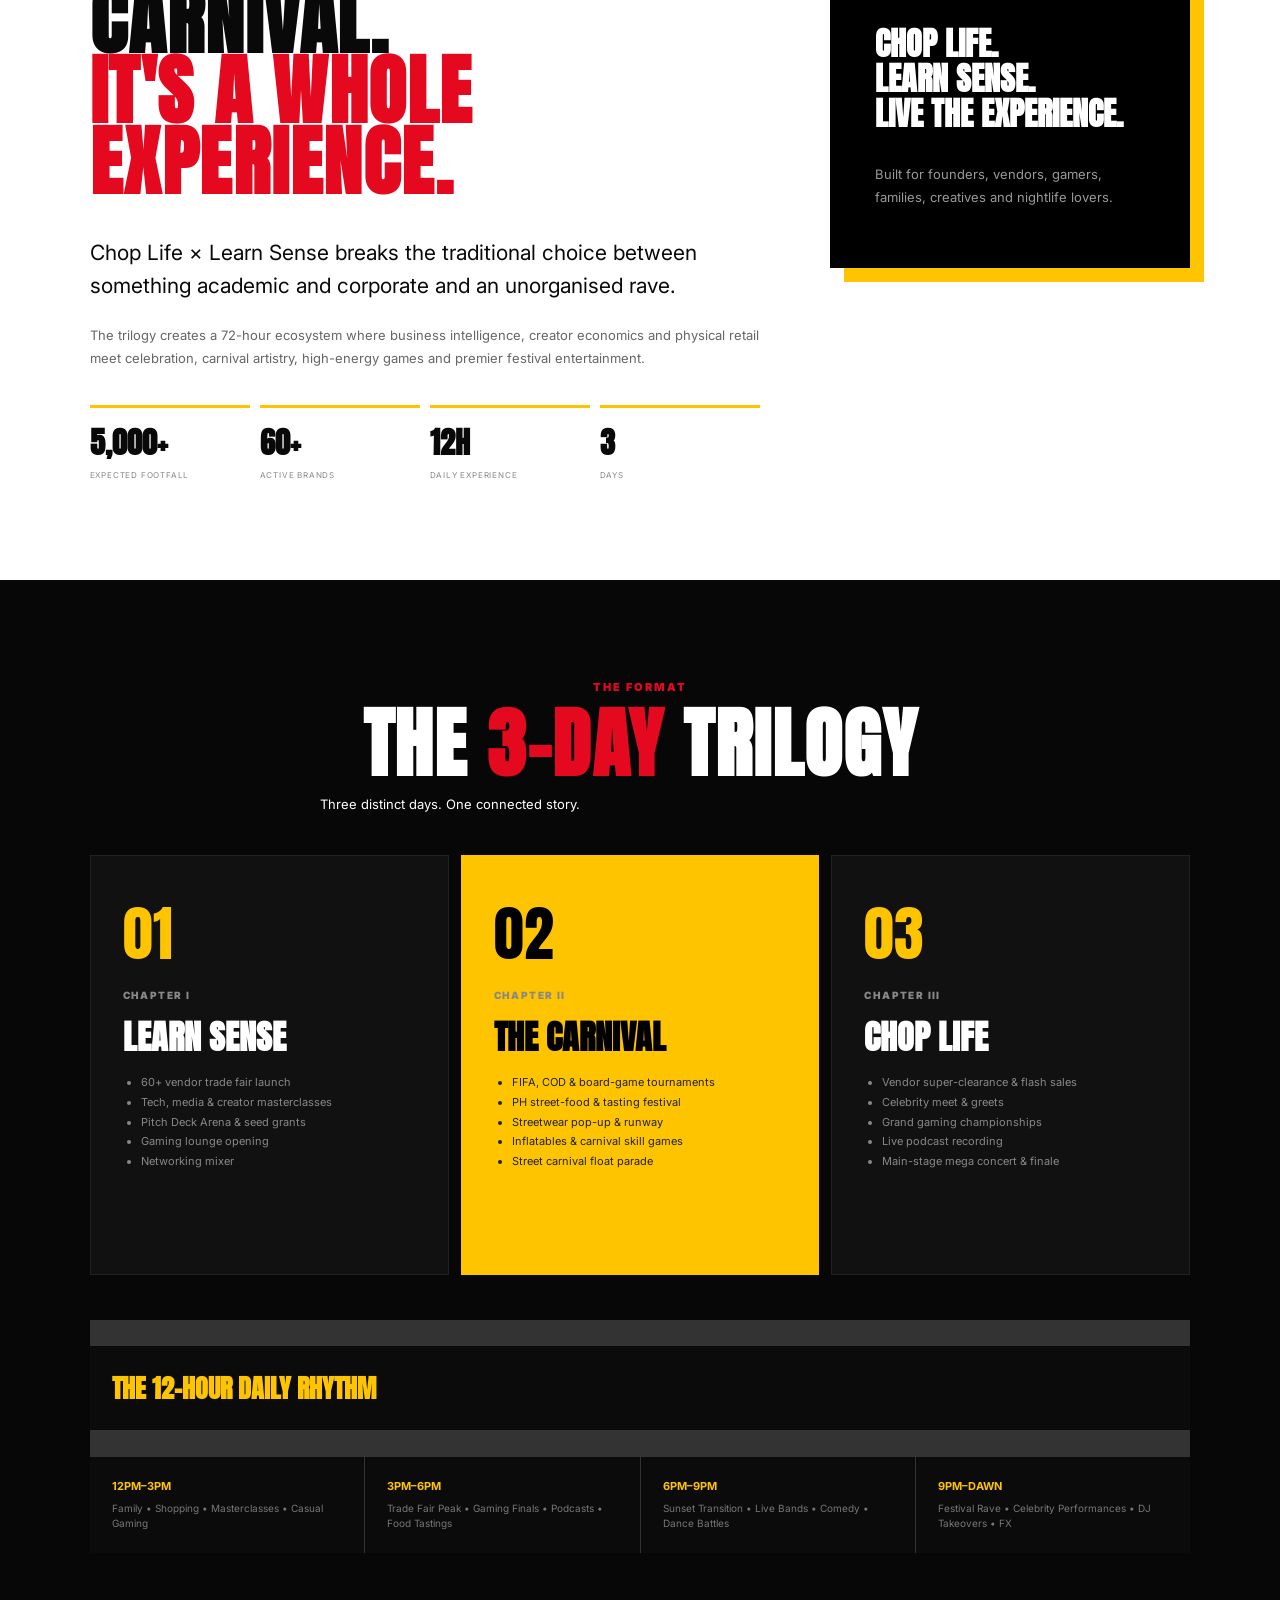
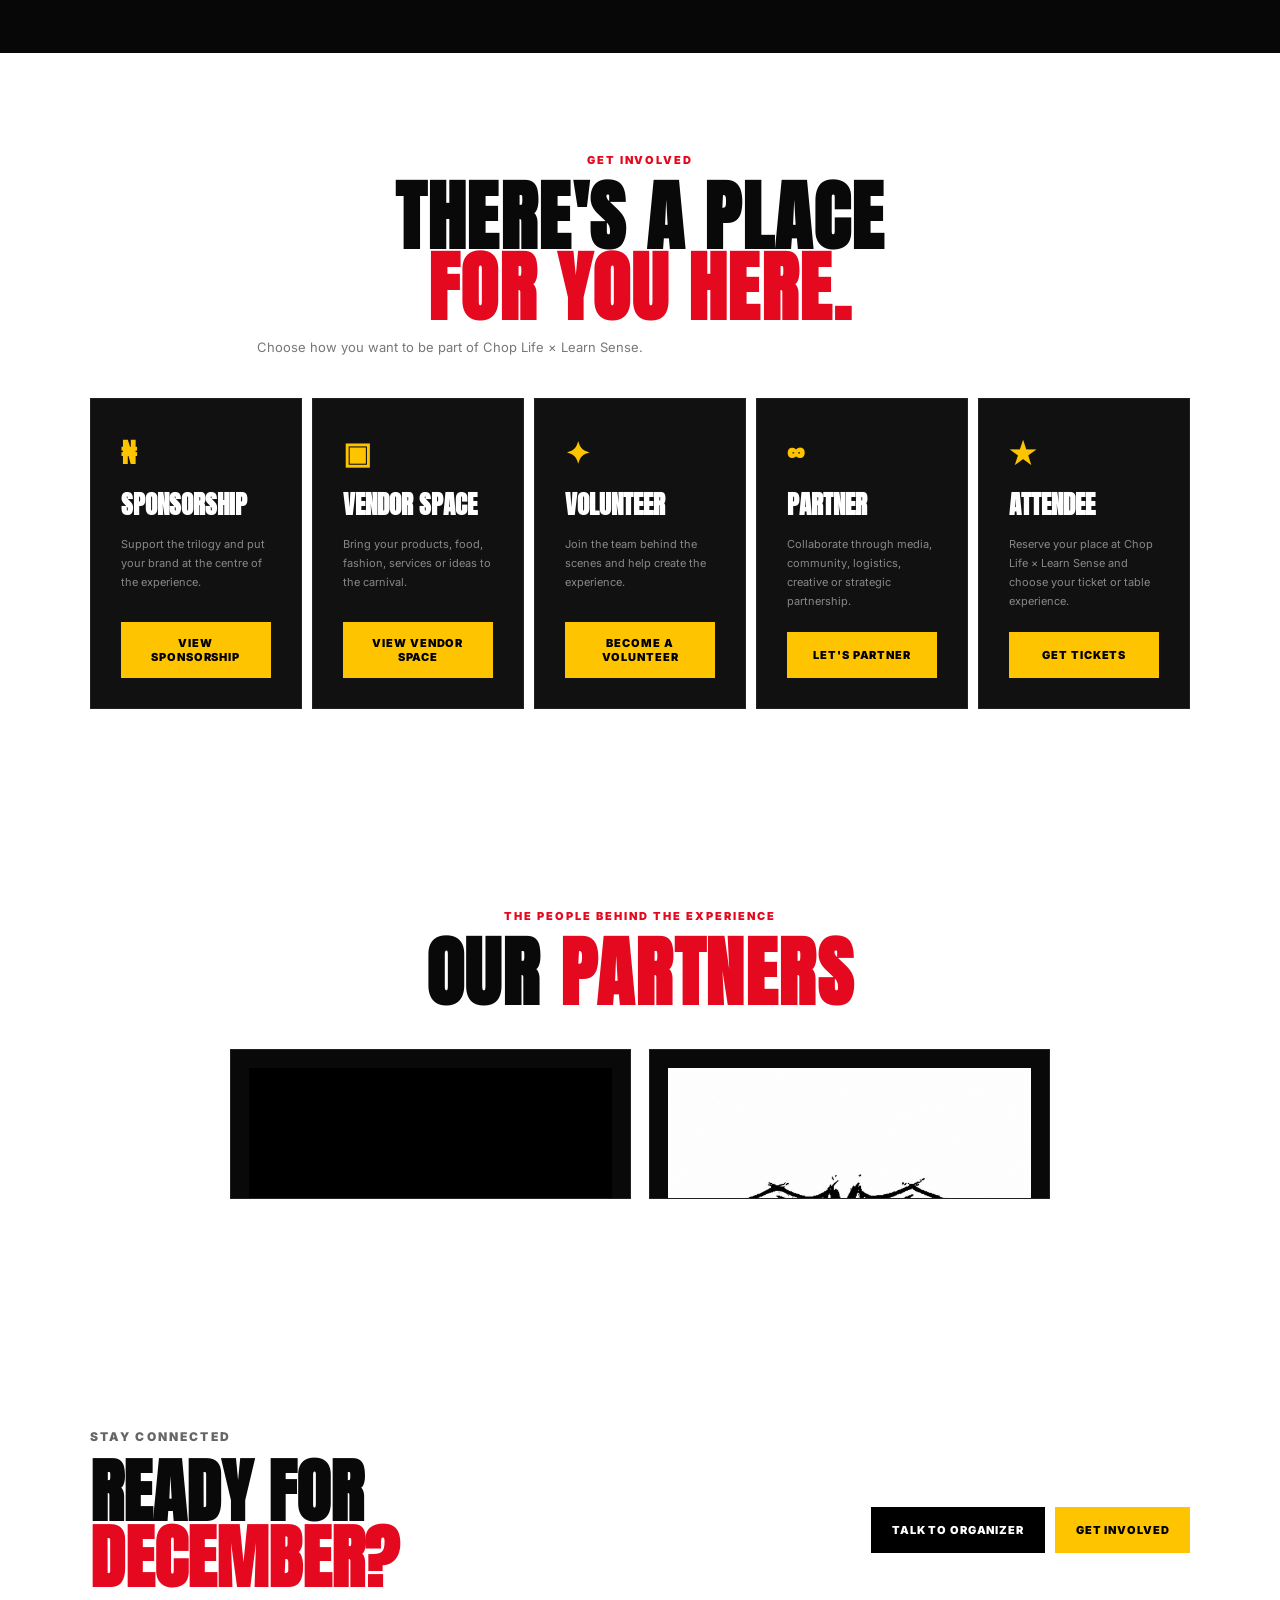
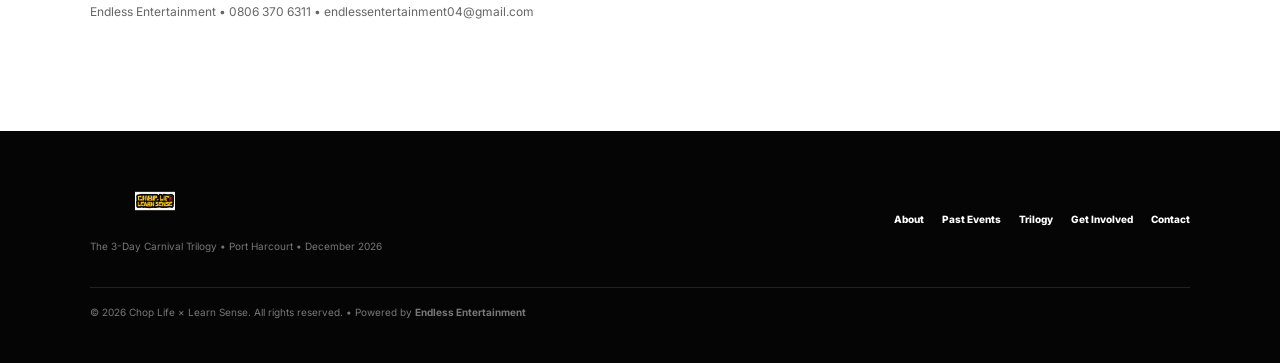
==== commit fb0ff48d: "Update sponsorship information in index.html" ====
--- a/index.html
+++ b/index.html
@@ -31,7 +31,7 @@
     <h2>THE 3-DAY CARNIVAL TRILOGY</h2>
     <p class="hero-lead">A monumental experiential festival in Port Harcourt blending daytime commerce, immersive gaming, creator masterclasses, carnival culture and an electrifying music experience.</p>
     <div class="actions"><a class="btn yellow" href="#participate">BE PART OF IT</a><a class="btn ghost" href="#about">EXPLORE THE EVENT</a></div>
-    <p class="brought">Brought to you by <strong>Endless Entertainment</strong></p>
+    <p class="brought">Brought to you by <strong>Endless Entertainment in collaboration with Blakmixed Ent</strong></p>
   </div>
   <div class="hero-visual"><div class="burst"></div><div class="logo-card"><img src="assets/choplife-learn-sense-logo.png" alt="Chop Life Learn Sense"><span>COMING <b>DECEMBER 2026</b></span></div></div>
 </section>
